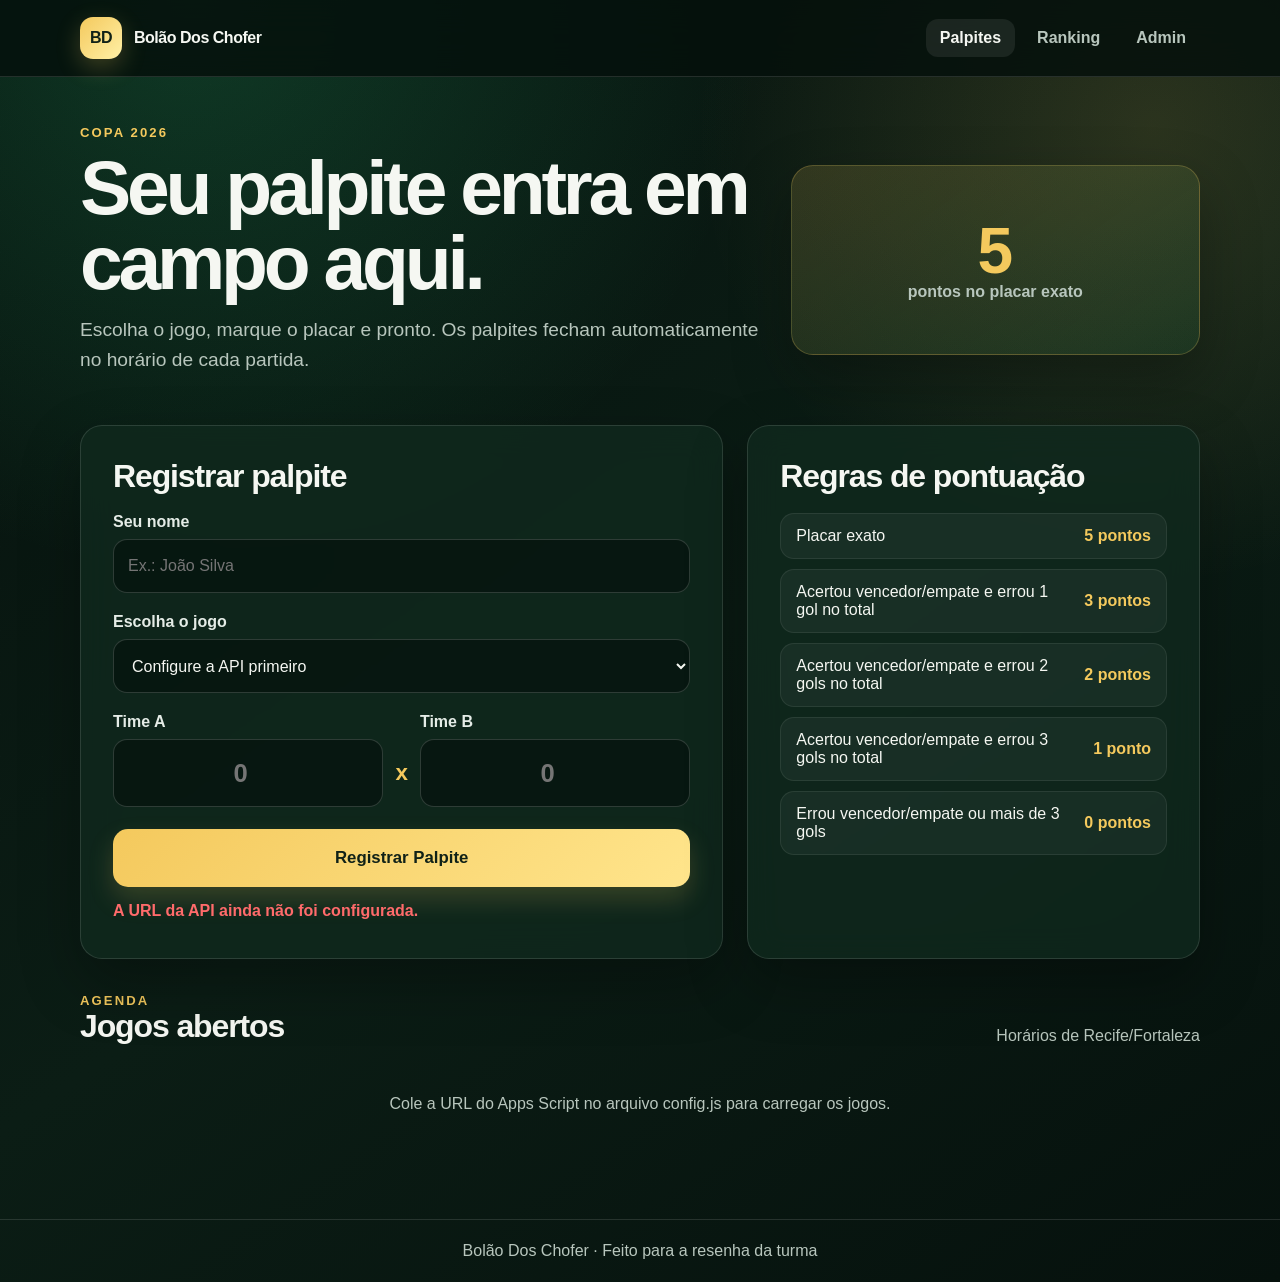
==== index.html @ 817c4852 "Cria sistema Bolão Dos Chofer" ====
<!doctype html>
<html lang="pt-BR">
<head>
  <meta charset="utf-8">
  <meta name="viewport" content="width=device-width, initial-scale=1">
  <meta name="theme-color" content="#07140f">
  <title>Bolão Dos Chofer | Palpites</title>
  <link rel="stylesheet" href="styles.css">
</head>
<body>
  <header class="site-header">
    <nav class="nav">
      <a class="brand" href="index.html"><span class="brand-mark">BD</span> Bolão Dos Chofer</a>
      <div class="nav-links">
        <a class="active" href="index.html">Palpites</a>
        <a href="ranking.html">Ranking</a>
        <a href="admin.html">Admin</a>
      </div>
    </nav>
  </header>

  <main class="container">
    <section class="hero">
      <div>
        <p class="eyebrow">Copa 2026</p>
        <h1>Seu palpite entra em campo aqui.</h1>
        <p class="lead">Escolha o jogo, marque o placar e pronto. Os palpites fecham automaticamente no horário de cada partida.</p>
      </div>
      <div class="hero-score">
        <div><strong>5</strong><span>pontos no placar exato</span></div>
      </div>
    </section>

    <div class="grid">
      <section class="card span-7">
        <h2>Registrar palpite</h2>
        <form id="guessForm" novalidate>
          <div class="form-group">
            <label for="name">Seu nome</label>
            <input id="name" name="name" type="text" maxlength="80" autocomplete="name" placeholder="Ex.: João Silva" required>
          </div>
          <div class="form-group">
            <label for="matchId">Escolha o jogo</label>
            <select id="matchId" name="matchId" required>
              <option value="">Carregando jogos...</option>
            </select>
          </div>
          <div class="score-inputs">
            <div>
              <label id="labelTeamA" for="guessA">Time A</label>
              <input id="guessA" name="guessA" type="number" min="0" max="99" step="1" inputmode="numeric" placeholder="0" required>
            </div>
            <span class="score-x">x</span>
            <div>
              <label id="labelTeamB" for="guessB">Time B</label>
              <input id="guessB" name="guessB" type="number" min="0" max="99" step="1" inputmode="numeric" placeholder="0" required>
            </div>
          </div>
          <div style="height: 22px"></div>
          <button class="button" id="submitButton" type="submit">Registrar Palpite</button>
          <p class="status-line" id="formStatus" role="status" aria-live="polite"></p>
        </form>
      </section>

      <aside class="card span-5">
        <h2>Regras de pontuação</h2>
        <div class="rules">
          <div class="rule"><span>Placar exato</span><strong>5 pontos</strong></div>
          <div class="rule"><span>Acertou vencedor/empate e errou 1 gol no total</span><strong>3 pontos</strong></div>
          <div class="rule"><span>Acertou vencedor/empate e errou 2 gols no total</span><strong>2 pontos</strong></div>
          <div class="rule"><span>Acertou vencedor/empate e errou 3 gols no total</span><strong>1 ponto</strong></div>
          <div class="rule"><span>Errou vencedor/empate ou mais de 3 gols</span><strong>0 pontos</strong></div>
        </div>
      </aside>
    </div>

    <div class="section-heading">
      <div>
        <p class="eyebrow">Agenda</p>
        <h2>Jogos abertos</h2>
      </div>
      <p class="muted">Horários de Recife/Fortaleza</p>
    </div>
    <section id="openMatches" class="match-list" aria-live="polite">
      <div class="empty-state">Carregando partidas...</div>
    </section>
  </main>

  <footer class="footer">Bolão Dos Chofer · Feito para a resenha da turma</footer>
  <script src="config.js"></script>
  <script src="app.js"></script>
</body>
</html>
---- styles.css ----
:root {
  --bg: #07140f;
  --bg-soft: #0d2118;
  --card: rgba(16, 42, 30, 0.78);
  --card-strong: rgba(13, 35, 25, 0.96);
  --line: rgba(255, 255, 255, 0.12);
  --text: #f5f7f2;
  --muted: #b8c6bd;
  --gold: #f4c95d;
  --gold-dark: #c89522;
  --green: #32d583;
  --danger: #ff6b6b;
  --shadow: 0 24px 60px rgba(0, 0, 0, 0.3);
  --radius: 22px;
}

* {
  box-sizing: border-box;
}

html {
  scroll-behavior: smooth;
}

body {
  margin: 0;
  min-height: 100vh;
  color: var(--text);
  font-family: Inter, "Segoe UI", Arial, sans-serif;
  background:
    radial-gradient(circle at 15% 0%, rgba(50, 213, 131, 0.2), transparent 34%),
    radial-gradient(circle at 90% 10%, rgba(244, 201, 93, 0.14), transparent 28%),
    linear-gradient(145deg, #06110d 0%, #0b1d15 52%, #06110d 100%);
}

body::before {
  position: fixed;
  inset: 0;
  z-index: -1;
  content: "";
  opacity: 0.18;
  background-image:
    linear-gradient(rgba(255, 255, 255, 0.04) 1px, transparent 1px),
    linear-gradient(90deg, rgba(255, 255, 255, 0.04) 1px, transparent 1px);
  background-size: 42px 42px;
}

a {
  color: inherit;
}

.site-header {
  position: sticky;
  top: 0;
  z-index: 10;
  border-bottom: 1px solid var(--line);
  background: rgba(5, 17, 12, 0.86);
  backdrop-filter: blur(18px);
}

.nav {
  width: min(1120px, calc(100% - 32px));
  min-height: 76px;
  margin: auto;
  display: flex;
  align-items: center;
  justify-content: space-between;
  gap: 20px;
}

.brand {
  display: flex;
  align-items: center;
  gap: 12px;
  text-decoration: none;
  font-weight: 900;
  letter-spacing: -0.03em;
}

.brand-mark {
  width: 42px;
  height: 42px;
  display: grid;
  place-items: center;
  color: #102117;
  border-radius: 13px;
  background: linear-gradient(135deg, var(--gold), #fff0a6);
  box-shadow: 0 8px 24px rgba(244, 201, 93, 0.24);
}

.nav-links {
  display: flex;
  gap: 8px;
}

.nav-links a {
  padding: 10px 14px;
  color: var(--muted);
  border-radius: 12px;
  text-decoration: none;
  font-weight: 700;
}

.nav-links a:hover,
.nav-links a.active {
  color: var(--text);
  background: rgba(255, 255, 255, 0.08);
}

.container {
  width: min(1120px, calc(100% - 32px));
  margin: 0 auto;
  padding: 48px 0 72px;
}

.hero {
  display: grid;
  grid-template-columns: 1.25fr 0.75fr;
  align-items: center;
  gap: 28px;
  margin-bottom: 30px;
}

.eyebrow {
  margin: 0 0 10px;
  color: var(--gold);
  font-size: 0.82rem;
  font-weight: 900;
  letter-spacing: 0.16em;
  text-transform: uppercase;
}

h1,
h2,
h3,
p {
  margin-top: 0;
}

h1 {
  max-width: 780px;
  margin-bottom: 14px;
  font-size: clamp(2.25rem, 7vw, 4.8rem);
  line-height: 0.98;
  letter-spacing: -0.055em;
}

h2 {
  margin-bottom: 18px;
  font-size: clamp(1.45rem, 4vw, 2rem);
  letter-spacing: -0.035em;
}

.lead {
  max-width: 700px;
  color: var(--muted);
  font-size: clamp(1rem, 2.5vw, 1.2rem);
  line-height: 1.6;
}

.hero-score {
  min-height: 190px;
  padding: 24px;
  display: grid;
  place-items: center;
  text-align: center;
  border: 1px solid rgba(244, 201, 93, 0.24);
  border-radius: var(--radius);
  background: linear-gradient(145deg, rgba(244, 201, 93, 0.15), rgba(50, 213, 131, 0.08));
  box-shadow: var(--shadow);
}

.hero-score strong {
  display: block;
  color: var(--gold);
  font-size: 4rem;
  line-height: 1;
}

.hero-score span {
  color: var(--muted);
  font-weight: 700;
}

.grid {
  display: grid;
  grid-template-columns: repeat(12, 1fr);
  gap: 24px;
}

.span-7 {
  grid-column: span 7;
}

.span-5 {
  grid-column: span 5;
}

.card {
  padding: clamp(20px, 4vw, 32px);
  border: 1px solid var(--line);
  border-radius: var(--radius);
  background: var(--card);
  box-shadow: var(--shadow);
  backdrop-filter: blur(16px);
}

.form-group {
  margin-bottom: 20px;
}

label {
  display: block;
  margin-bottom: 8px;
  color: #e5ece7;
  font-weight: 800;
}

input,
select {
  width: 100%;
  min-height: 54px;
  padding: 12px 14px;
  color: var(--text);
  border: 1px solid rgba(255, 255, 255, 0.16);
  border-radius: 14px;
  outline: none;
  background: rgba(3, 13, 9, 0.56);
  font: inherit;
  font-size: 1rem;
}

select option {
  color: #111;
}

input:focus,
select:focus {
  border-color: var(--gold);
  box-shadow: 0 0 0 4px rgba(244, 201, 93, 0.12);
}

.score-inputs {
  display: grid;
  grid-template-columns: 1fr auto 1fr;
  align-items: end;
  gap: 12px;
}

.score-inputs input {
  min-height: 68px;
  text-align: center;
  font-size: 1.6rem;
  font-weight: 900;
}

.score-x {
  padding-bottom: 21px;
  color: var(--gold);
  font-size: 1.4rem;
  font-weight: 900;
}

.button {
  width: 100%;
  min-height: 58px;
  padding: 14px 20px;
  border: 0;
  border-radius: 15px;
  color: #102117;
  cursor: pointer;
  background: linear-gradient(135deg, var(--gold), #ffe58c);
  box-shadow: 0 12px 26px rgba(244, 201, 93, 0.18);
  font: inherit;
  font-size: 1.05rem;
  font-weight: 900;
}

.button:hover {
  filter: brightness(1.06);
  transform: translateY(-1px);
}

.button:disabled {
  cursor: wait;
  filter: grayscale(0.4);
  opacity: 0.65;
  transform: none;
}

.button.secondary {
  color: var(--text);
  background: rgba(255, 255, 255, 0.1);
  box-shadow: none;
}

.rules {
  display: grid;
  gap: 10px;
}

.rule {
  padding: 13px 15px;
  display: flex;
  align-items: center;
  justify-content: space-between;
  gap: 12px;
  border: 1px solid rgba(255, 255, 255, 0.08);
  border-radius: 14px;
  background: rgba(255, 255, 255, 0.045);
}

.rule strong {
  min-width: 76px;
  color: var(--gold);
  text-align: right;
}

.match-list {
  display: grid;
  gap: 12px;
}

.match-card {
  padding: 16px;
  border: 1px solid var(--line);
  border-radius: 16px;
  background: rgba(255, 255, 255, 0.045);
}

.match-card .phase {
  color: var(--gold);
  font-size: 0.78rem;
  font-weight: 900;
  letter-spacing: 0.09em;
  text-transform: uppercase;
}

.teams {
  margin: 8px 0;
  display: flex;
  align-items: center;
  justify-content: space-between;
  gap: 12px;
  font-size: 1.05rem;
  font-weight: 900;
}

.teams span:nth-child(2) {
  color: var(--muted);
  font-size: 0.86rem;
}

.match-time,
.muted,
.status-line {
  color: var(--muted);
}

.status-line {
  min-height: 24px;
  margin: 15px 0 0;
  font-weight: 700;
}

.status-line.success {
  color: var(--green);
}

.status-line.error {
  color: var(--danger);
}

.section-heading {
  margin: 34px 0 16px;
  display: flex;
  align-items: end;
  justify-content: space-between;
  gap: 16px;
}

.section-heading h2,
.section-heading p {
  margin-bottom: 0;
}

.table-wrap {
  overflow-x: auto;
  border: 1px solid var(--line);
  border-radius: 18px;
  background: var(--card-strong);
  box-shadow: var(--shadow);
}

table {
  width: 100%;
  border-collapse: collapse;
  min-width: 720px;
}

th,
td {
  padding: 15px 16px;
  border-bottom: 1px solid var(--line);
  text-align: left;
}

th {
  color: var(--gold);
  background: rgba(255, 255, 255, 0.04);
  font-size: 0.78rem;
  letter-spacing: 0.06em;
  text-transform: uppercase;
}

tbody tr:last-child td {
  border-bottom: 0;
}

tbody tr:hover {
  background: rgba(255, 255, 255, 0.035);
}

.position {
  color: var(--gold);
  font-size: 1.15rem;
  font-weight: 900;
}

.pill {
  display: inline-block;
  padding: 6px 9px;
  border-radius: 999px;
  color: var(--green);
  background: rgba(50, 213, 131, 0.1);
  font-size: 0.8rem;
  font-weight: 800;
}

.pill.waiting {
  color: var(--gold);
  background: rgba(244, 201, 93, 0.1);
}

.empty-state {
  padding: 34px 20px;
  color: var(--muted);
  text-align: center;
}

.admin-grid {
  display: grid;
  grid-template-columns: repeat(2, minmax(0, 1fr));
  gap: 24px;
}

.pin-card {
  max-width: 620px;
  margin-bottom: 24px;
}

.footer {
  padding: 22px 16px;
  color: var(--muted);
  border-top: 1px solid var(--line);
  text-align: center;
}

@media (max-width: 820px) {
  .hero {
    grid-template-columns: 1fr;
  }

  .hero-score {
    min-height: 140px;
  }

  .span-7,
  .span-5 {
    grid-column: 1 / -1;
  }

  .admin-grid {
    grid-template-columns: 1fr;
  }
}

@media (max-width: 600px) {
  .nav {
    width: min(100% - 20px, 1120px);
    min-height: auto;
    padding: 12px 0;
    align-items: flex-start;
    flex-direction: column;
  }

  .nav-links {
    width: 100%;
    overflow-x: auto;
  }

  .nav-links a {
    white-space: nowrap;
  }

  .container {
    width: min(100% - 20px, 1120px);
    padding-top: 32px;
  }

  .card {
    border-radius: 18px;
  }

  .section-heading {
    align-items: flex-start;
    flex-direction: column;
  }
}
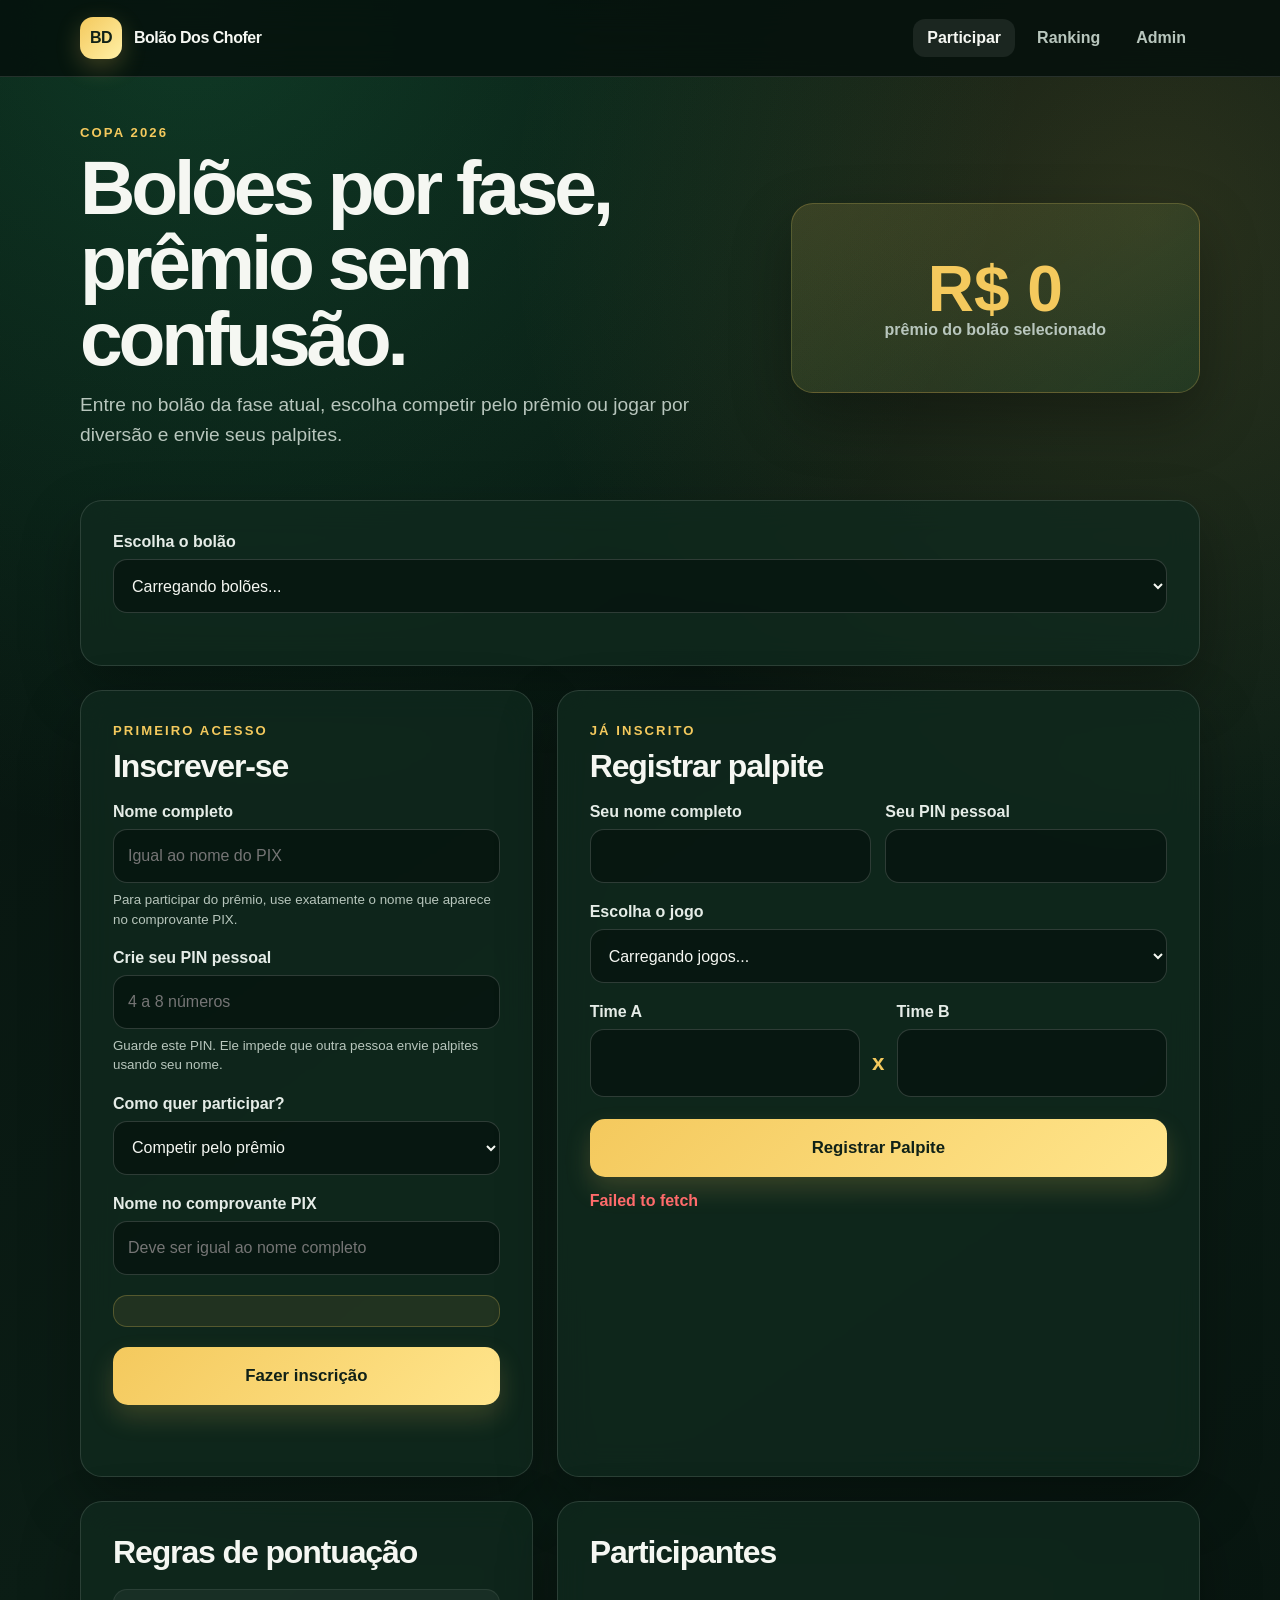
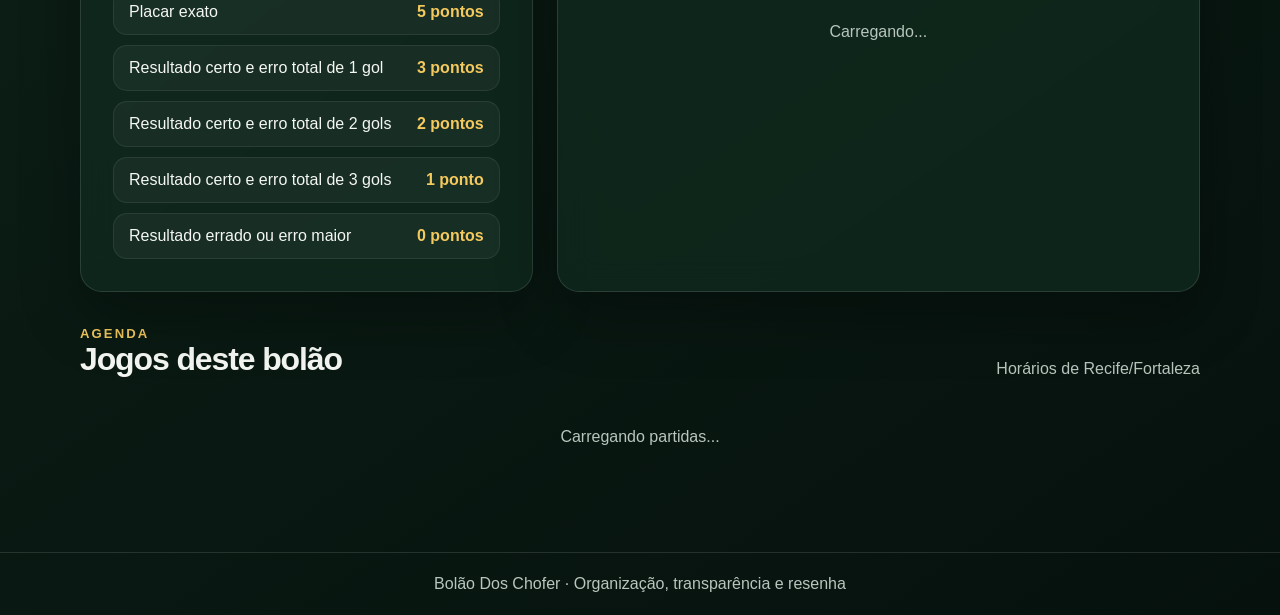
==== commit 6ee090de: "Adiciona boloes por fase e controle de pagamentos" ====
--- a/index.html
+++ b/index.html
@@ -4,7 +4,7 @@
   <meta charset="utf-8">
   <meta name="viewport" content="width=device-width, initial-scale=1">
   <meta name="theme-color" content="#07140f">
-  <title>Bolão Dos Chofer | Palpites</title>
+  <title>Bolão Dos Chofer | Inscrição e palpites</title>
   <link rel="stylesheet" href="styles.css">
 </head>
 <body>
@@ -12,7 +12,7 @@
     <nav class="nav">
       <a class="brand" href="index.html"><span class="brand-mark">BD</span> Bolão Dos Chofer</a>
       <div class="nav-links">
-        <a class="active" href="index.html">Palpites</a>
+        <a class="active" href="index.html">Participar</a>
         <a href="ranking.html">Ranking</a>
         <a href="admin.html">Admin</a>
       </div>
@@ -23,70 +23,104 @@
     <section class="hero">
       <div>
         <p class="eyebrow">Copa 2026</p>
-        <h1>Seu palpite entra em campo aqui.</h1>
-        <p class="lead">Escolha o jogo, marque o placar e pronto. Os palpites fecham automaticamente no horário de cada partida.</p>
+        <h1>Bolões por fase, prêmio sem confusão.</h1>
+        <p class="lead">Entre no bolão da fase atual, escolha competir pelo prêmio ou jogar por diversão e envie seus palpites.</p>
       </div>
-      <div class="hero-score">
-        <div><strong>5</strong><span>pontos no placar exato</span></div>
-      </div>
+      <div class="hero-score"><div><strong id="heroPrize">R$ 0</strong><span>prêmio do bolão selecionado</span></div></div>
     </section>
 
-    <div class="grid">
+    <section class="card pool-selector">
+      <div class="form-group">
+        <label for="poolId">Escolha o bolão</label>
+        <select id="poolId"><option value="">Carregando bolões...</option></select>
+      </div>
+      <div id="poolSummary" class="pool-summary"></div>
+    </section>
+
+    <div class="grid section-gap">
+      <section class="card span-5">
+        <p class="eyebrow">Primeiro acesso</p>
+        <h2>Inscrever-se</h2>
+        <form id="registrationForm" novalidate>
+          <div class="form-group">
+            <label for="registrationName">Nome completo</label>
+            <input id="registrationName" maxlength="100" autocomplete="name" placeholder="Igual ao nome do PIX" required>
+            <small>Para participar do prêmio, use exatamente o nome que aparece no comprovante PIX.</small>
+          </div>
+          <div class="form-group">
+            <label for="registrationPin">Crie seu PIN pessoal</label>
+            <input id="registrationPin" type="password" inputmode="numeric" minlength="4" maxlength="8" placeholder="4 a 8 números" required>
+            <small>Guarde este PIN. Ele impede que outra pessoa envie palpites usando seu nome.</small>
+          </div>
+          <div class="form-group">
+            <label for="mode">Como quer participar?</label>
+            <select id="mode">
+              <option value="PAGO">Competir pelo prêmio</option>
+              <option value="DIVERSAO">Só por diversão</option>
+            </select>
+          </div>
+          <div class="form-group" id="pixNameGroup">
+            <label for="pixName">Nome no comprovante PIX</label>
+            <input id="pixName" maxlength="100" placeholder="Deve ser igual ao nome completo">
+          </div>
+          <div id="pixInstructions" class="notice"></div>
+          <button class="button" id="registerButton" type="submit">Fazer inscrição</button>
+          <p class="status-line" id="registrationStatus" role="status"></p>
+        </form>
+      </section>
+
       <section class="card span-7">
+        <p class="eyebrow">Já inscrito</p>
         <h2>Registrar palpite</h2>
         <form id="guessForm" novalidate>
-          <div class="form-group">
-            <label for="name">Seu nome</label>
-            <input id="name" name="name" type="text" maxlength="80" autocomplete="name" placeholder="Ex.: João Silva" required>
+          <div class="two-fields">
+            <div class="form-group">
+              <label for="name">Seu nome completo</label>
+              <input id="name" maxlength="100" autocomplete="name" required>
+            </div>
+            <div class="form-group">
+              <label for="participantPin">Seu PIN pessoal</label>
+              <input id="participantPin" type="password" inputmode="numeric" minlength="4" maxlength="8" required>
+            </div>
           </div>
           <div class="form-group">
             <label for="matchId">Escolha o jogo</label>
-            <select id="matchId" name="matchId" required>
-              <option value="">Carregando jogos...</option>
-            </select>
+            <select id="matchId" required><option value="">Carregando jogos...</option></select>
           </div>
           <div class="score-inputs">
-            <div>
-              <label id="labelTeamA" for="guessA">Time A</label>
-              <input id="guessA" name="guessA" type="number" min="0" max="99" step="1" inputmode="numeric" placeholder="0" required>
-            </div>
+            <div><label id="labelTeamA" for="guessA">Time A</label><input id="guessA" type="number" min="0" max="99" step="1" inputmode="numeric" required></div>
             <span class="score-x">x</span>
-            <div>
-              <label id="labelTeamB" for="guessB">Time B</label>
-              <input id="guessB" name="guessB" type="number" min="0" max="99" step="1" inputmode="numeric" placeholder="0" required>
-            </div>
+            <div><label id="labelTeamB" for="guessB">Time B</label><input id="guessB" type="number" min="0" max="99" step="1" inputmode="numeric" required></div>
           </div>
-          <div style="height: 22px"></div>
+          <div class="spacer"></div>
           <button class="button" id="submitButton" type="submit">Registrar Palpite</button>
-          <p class="status-line" id="formStatus" role="status" aria-live="polite"></p>
+          <p class="status-line" id="formStatus" role="status"></p>
         </form>
       </section>
+    </div>
 
+    <div class="grid section-gap">
       <aside class="card span-5">
         <h2>Regras de pontuação</h2>
         <div class="rules">
           <div class="rule"><span>Placar exato</span><strong>5 pontos</strong></div>
-          <div class="rule"><span>Acertou vencedor/empate e errou 1 gol no total</span><strong>3 pontos</strong></div>
-          <div class="rule"><span>Acertou vencedor/empate e errou 2 gols no total</span><strong>2 pontos</strong></div>
-          <div class="rule"><span>Acertou vencedor/empate e errou 3 gols no total</span><strong>1 ponto</strong></div>
-          <div class="rule"><span>Errou vencedor/empate ou mais de 3 gols</span><strong>0 pontos</strong></div>
+          <div class="rule"><span>Resultado certo e erro total de 1 gol</span><strong>3 pontos</strong></div>
+          <div class="rule"><span>Resultado certo e erro total de 2 gols</span><strong>2 pontos</strong></div>
+          <div class="rule"><span>Resultado certo e erro total de 3 gols</span><strong>1 ponto</strong></div>
+          <div class="rule"><span>Resultado errado ou erro maior</span><strong>0 pontos</strong></div>
         </div>
       </aside>
+      <section class="card span-7">
+        <h2>Participantes</h2>
+        <div id="participantList" class="participant-list"><div class="empty-state">Carregando...</div></div>
+      </section>
     </div>
 
-    <div class="section-heading">
-      <div>
-        <p class="eyebrow">Agenda</p>
-        <h2>Jogos abertos</h2>
-      </div>
-      <p class="muted">Horários de Recife/Fortaleza</p>
-    </div>
-    <section id="openMatches" class="match-list" aria-live="polite">
-      <div class="empty-state">Carregando partidas...</div>
-    </section>
+    <div class="section-heading"><div><p class="eyebrow">Agenda</p><h2>Jogos deste bolão</h2></div><p class="muted">Horários de Recife/Fortaleza</p></div>
+    <section id="openMatches" class="match-list"><div class="empty-state">Carregando partidas...</div></section>
   </main>
 
-  <footer class="footer">Bolão Dos Chofer · Feito para a resenha da turma</footer>
+  <footer class="footer">Bolão Dos Chofer · Organização, transparência e resenha</footer>
   <script src="config.js"></script>
   <script src="app.js"></script>
 </body>
--- a/styles.css
+++ b/styles.css
@@ -209,6 +209,14 @@
   margin-bottom: 20px;
 }
 
+.form-group small,
+.participant-row small {
+  display: block;
+  margin-top: 7px;
+  color: var(--muted);
+  line-height: 1.45;
+}
+
 label {
   display: block;
   margin-bottom: 8px;
@@ -294,6 +302,117 @@
   box-shadow: none;
 }
 
+.section-gap {
+  margin-top: 24px;
+}
+
+.spacer {
+  height: 22px;
+}
+
+.two-fields {
+  display: grid;
+  grid-template-columns: repeat(2, minmax(0, 1fr));
+  gap: 14px;
+}
+
+.pool-selector {
+  margin-bottom: 24px;
+}
+
+.pool-summary {
+  display: grid;
+  grid-template-columns: repeat(4, minmax(0, 1fr));
+  gap: 12px;
+}
+
+.pool-summary div {
+  padding: 14px;
+  border: 1px solid var(--line);
+  border-radius: 14px;
+  background: rgba(255, 255, 255, 0.045);
+}
+
+.pool-summary span,
+.pool-summary strong {
+  display: block;
+}
+
+.pool-summary span {
+  margin-bottom: 5px;
+  color: var(--muted);
+  font-size: 0.82rem;
+}
+
+.pool-summary strong {
+  color: var(--gold);
+}
+
+.notice {
+  margin-bottom: 20px;
+  padding: 15px;
+  color: var(--text);
+  border: 1px solid rgba(244, 201, 93, 0.25);
+  border-radius: 14px;
+  background: rgba(244, 201, 93, 0.08);
+  line-height: 1.55;
+}
+
+.participant-list {
+  display: grid;
+  gap: 10px;
+}
+
+.participant-row {
+  min-height: 54px;
+  padding: 12px 14px;
+  display: flex;
+  align-items: center;
+  justify-content: space-between;
+  gap: 14px;
+  border: 1px solid var(--line);
+  border-radius: 14px;
+  background: rgba(255, 255, 255, 0.04);
+}
+
+.pill.neutral {
+  color: #d7dde8;
+  background: rgba(215, 221, 232, 0.1);
+}
+
+.pill.danger {
+  color: var(--danger);
+  background: rgba(255, 107, 107, 0.1);
+}
+
+.mini-button {
+  min-height: 38px;
+  padding: 8px 12px;
+  color: var(--text);
+  border: 1px solid var(--line);
+  border-radius: 10px;
+  cursor: pointer;
+  background: rgba(255, 255, 255, 0.08);
+  font-weight: 800;
+}
+
+.mini-button.confirm {
+  color: var(--green);
+}
+
+.mini-button.reject {
+  color: var(--danger);
+}
+
+.action-row {
+  display: flex;
+  gap: 7px;
+}
+
+.disabled-form {
+  opacity: 0.7;
+}
+
 .rules {
   display: grid;
   gap: 10px;
@@ -483,6 +602,10 @@
   .admin-grid {
     grid-template-columns: 1fr;
   }
+
+  .pool-summary {
+    grid-template-columns: repeat(2, minmax(0, 1fr));
+  }
 }
 
 @media (max-width: 600px) {
@@ -516,4 +639,14 @@
     align-items: flex-start;
     flex-direction: column;
   }
-}
+
+  .two-fields,
+  .pool-summary {
+    grid-template-columns: 1fr;
+  }
+
+  .participant-row {
+    align-items: flex-start;
+    flex-direction: column;
+  }
+}
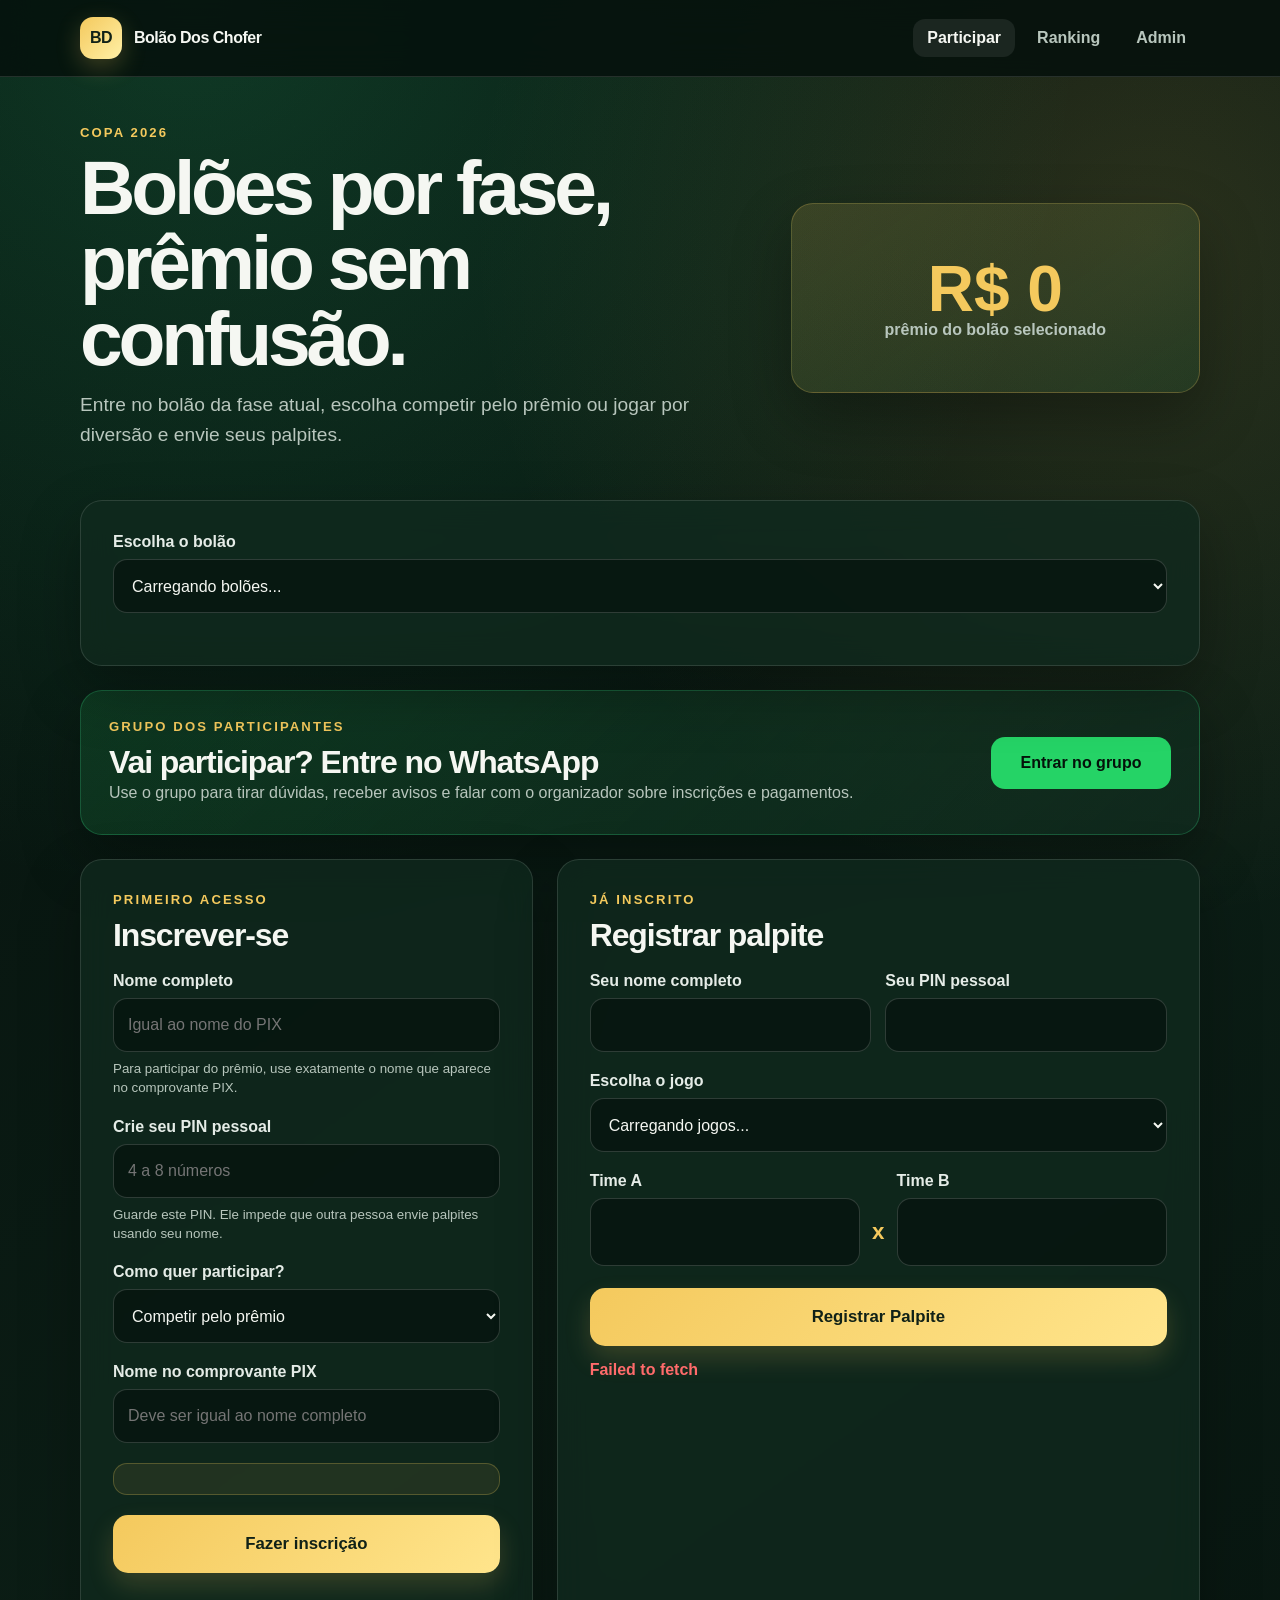
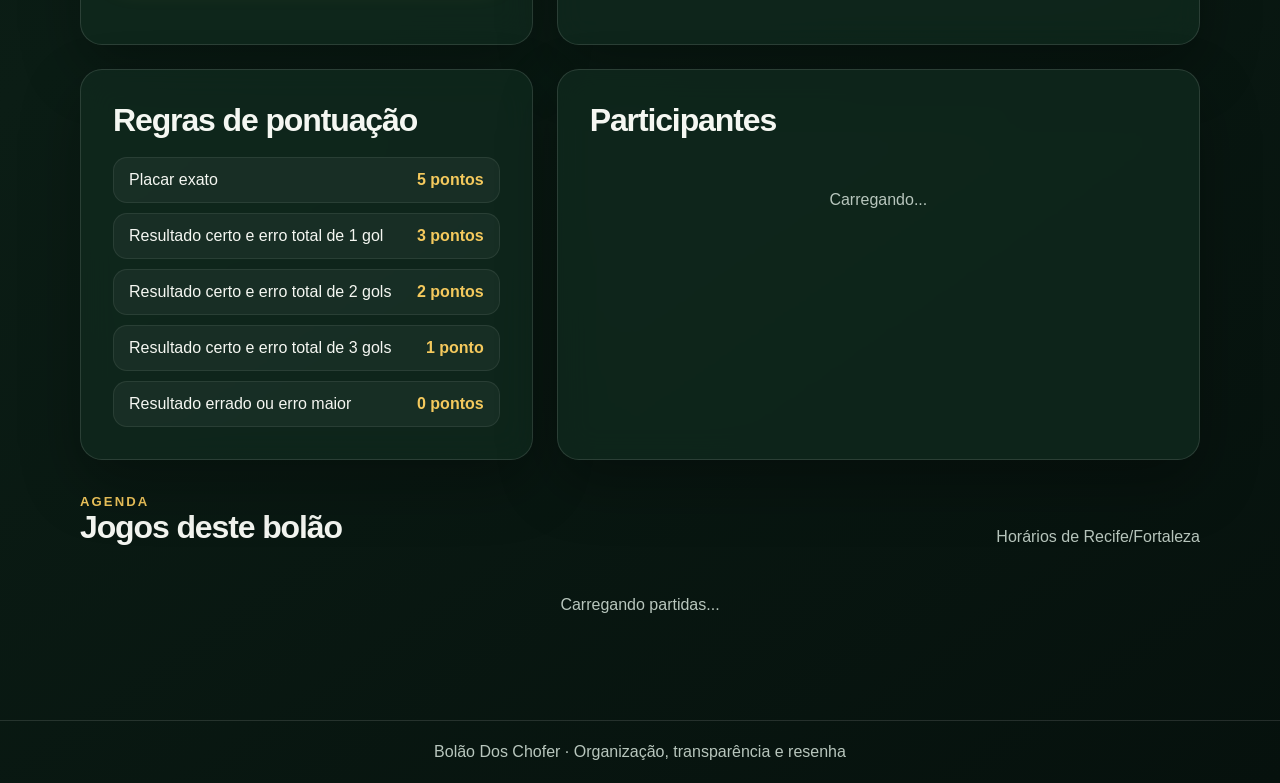
==== commit d16c25ec: "Adiciona convite para o grupo do WhatsApp" ====
--- a/index.html
+++ b/index.html
@@ -36,6 +36,15 @@
       </div>
       <div id="poolSummary" class="pool-summary"></div>
     </section>
+
+    <aside class="whatsapp-card">
+      <div>
+        <p class="eyebrow">Grupo dos participantes</p>
+        <h2>Vai participar? Entre no WhatsApp</h2>
+        <p>Use o grupo para tirar dúvidas, receber avisos e falar com o organizador sobre inscrições e pagamentos.</p>
+      </div>
+      <a class="whatsapp-button" href="https://chat.whatsapp.com/BNcljh368CS6zEMuDwRXKo" target="_blank" rel="noopener noreferrer">Entrar no grupo</a>
+    </aside>
 
     <div class="grid section-gap">
       <section class="card span-5">
--- a/styles.css
+++ b/styles.css
@@ -320,6 +320,49 @@
   margin-bottom: 24px;
 }
 
+.whatsapp-card {
+  margin-bottom: 24px;
+  padding: clamp(20px, 4vw, 28px);
+  display: flex;
+  align-items: center;
+  justify-content: space-between;
+  gap: 24px;
+  border: 1px solid rgba(50, 213, 131, 0.28);
+  border-radius: var(--radius);
+  background: linear-gradient(135deg, rgba(37, 211, 102, 0.14), rgba(16, 42, 30, 0.82));
+  box-shadow: var(--shadow);
+}
+
+.whatsapp-card h2,
+.whatsapp-card p:last-child {
+  margin-bottom: 0;
+}
+
+.whatsapp-card p:last-child {
+  color: var(--muted);
+  line-height: 1.55;
+}
+
+.whatsapp-button {
+  min-width: 180px;
+  min-height: 52px;
+  padding: 14px 18px;
+  display: inline-flex;
+  align-items: center;
+  justify-content: center;
+  color: #04120a;
+  border-radius: 14px;
+  background: #25d366;
+  text-align: center;
+  text-decoration: none;
+  font-weight: 900;
+}
+
+.whatsapp-button:hover {
+  filter: brightness(1.08);
+  transform: translateY(-1px);
+}
+
 .pool-summary {
   display: grid;
   grid-template-columns: repeat(4, minmax(0, 1fr));
@@ -649,4 +692,13 @@
     align-items: flex-start;
     flex-direction: column;
   }
-}
+
+  .whatsapp-card {
+    align-items: stretch;
+    flex-direction: column;
+  }
+
+  .whatsapp-button {
+    width: 100%;
+  }
+}
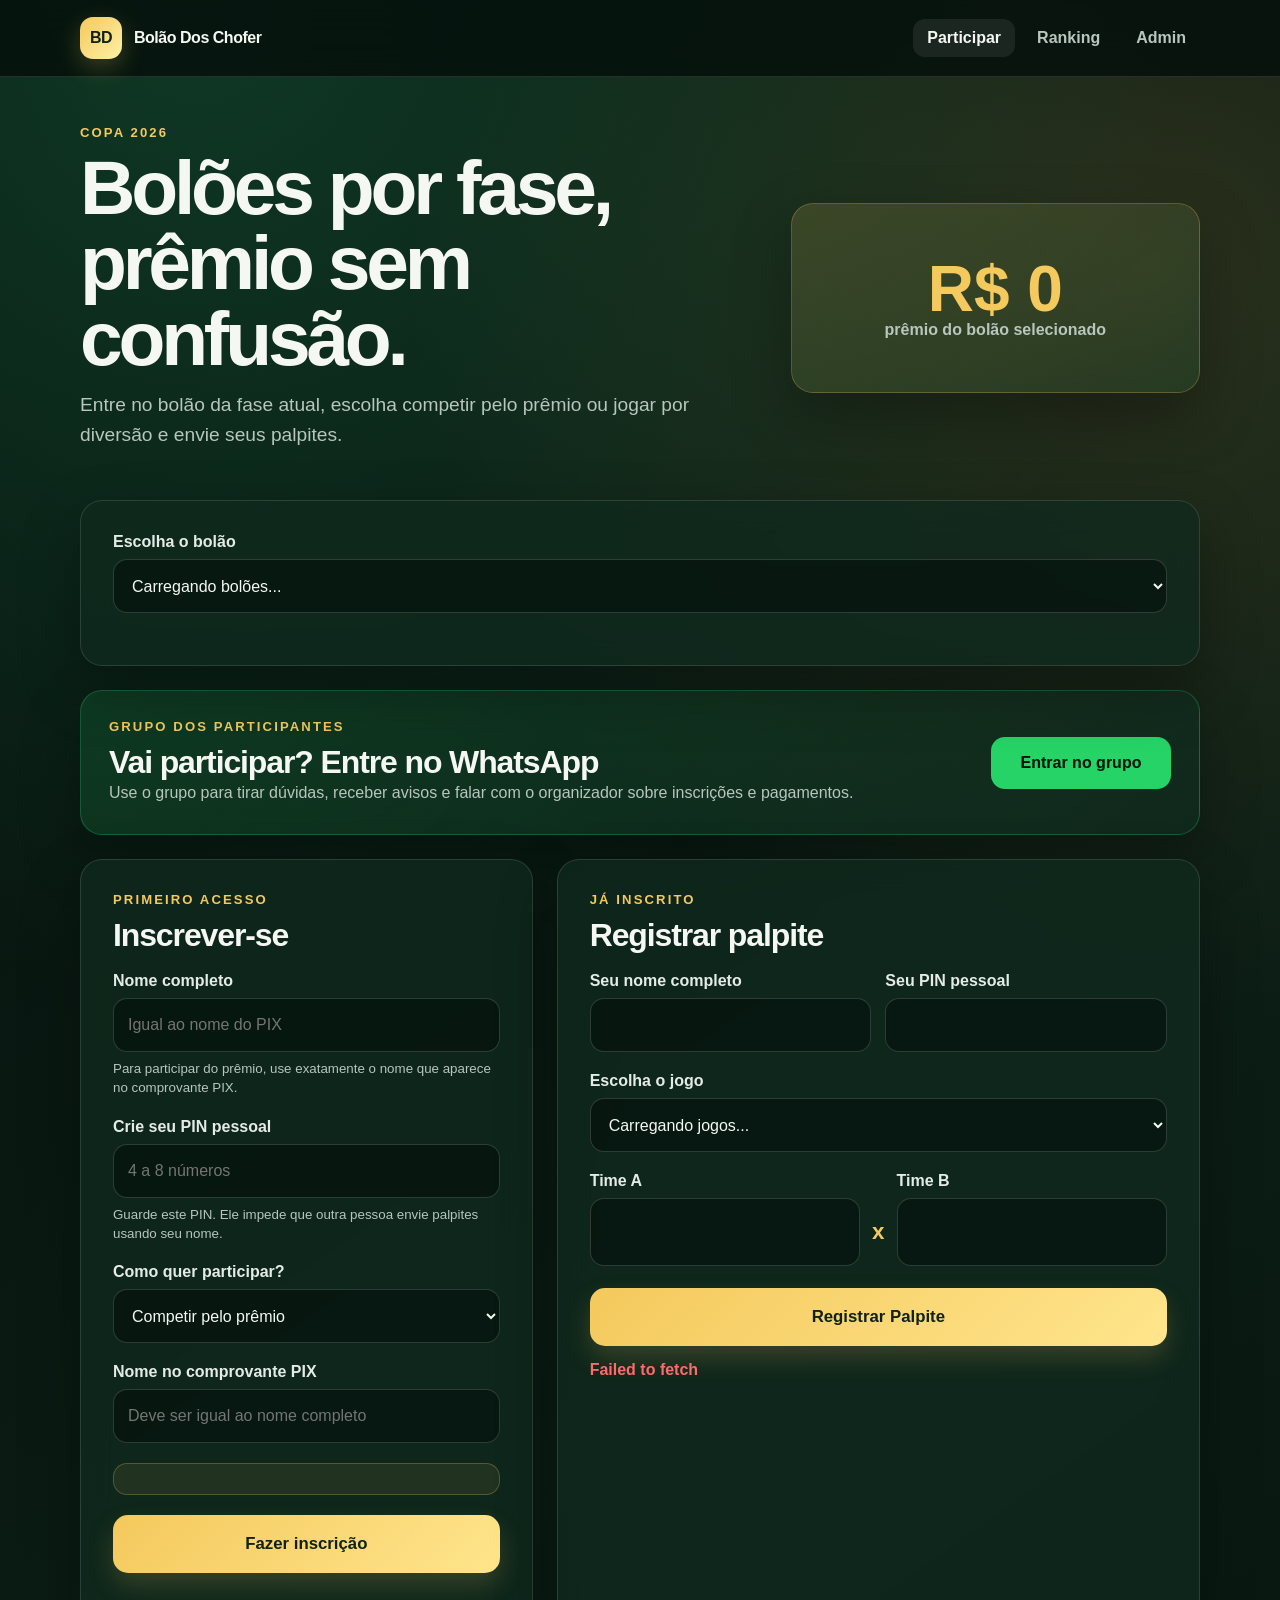
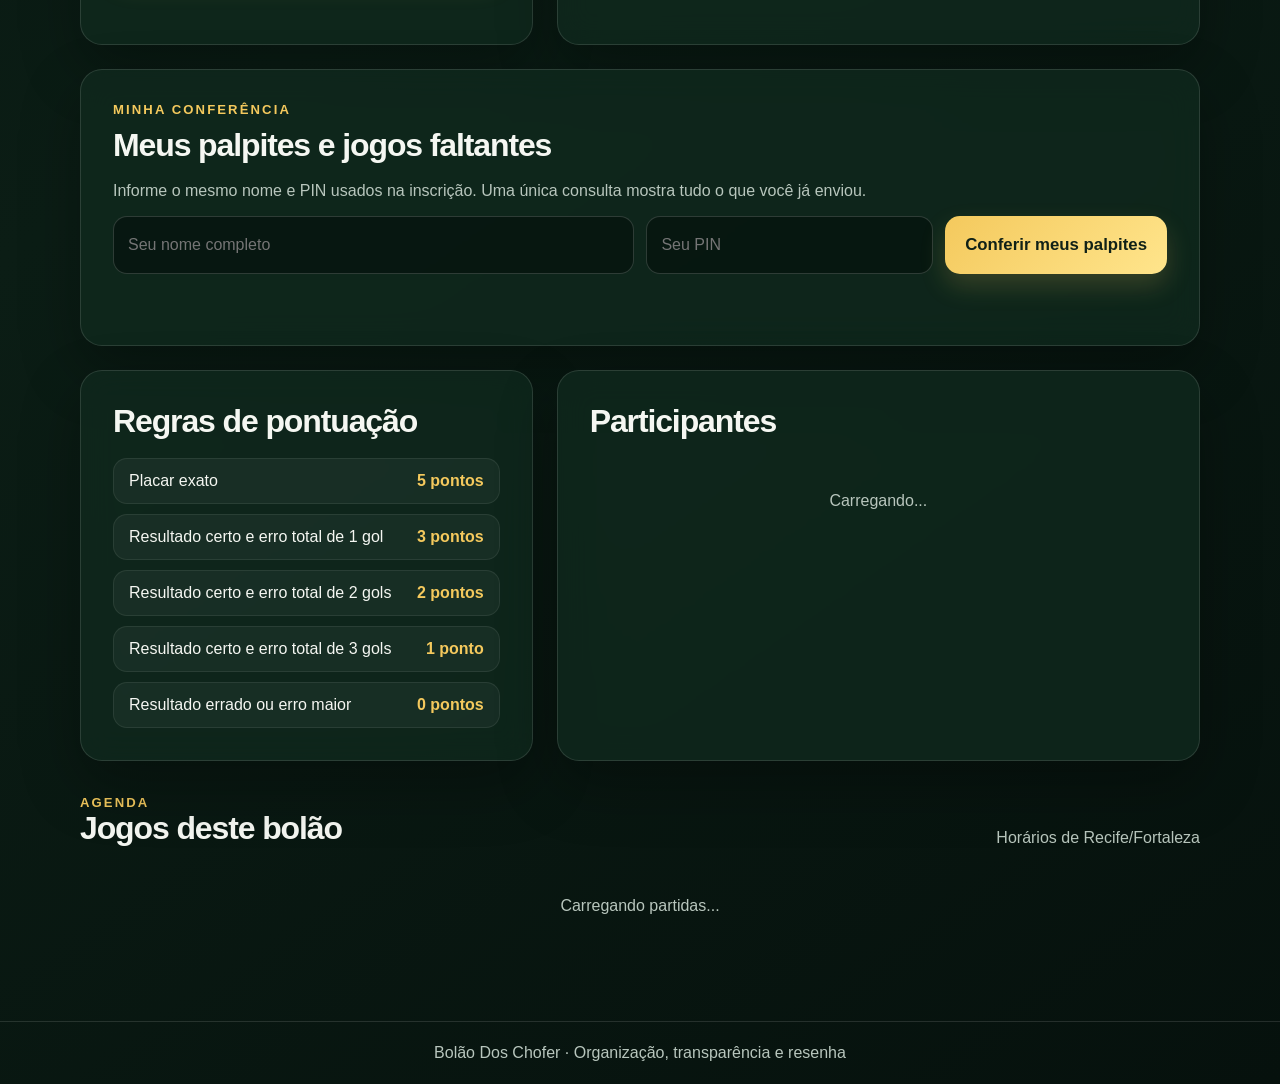
==== commit 9a7f5dd9: "Adiciona edicao filtros e conferencia de palpites" ====
--- a/index.html
+++ b/index.html
@@ -108,6 +108,20 @@
       </section>
     </div>
 
+    <section class="card section-gap">
+      <p class="eyebrow">Minha conferência</p>
+      <h2>Meus palpites e jogos faltantes</h2>
+      <p class="muted">Informe o mesmo nome e PIN usados na inscrição. Uma única consulta mostra tudo o que você já enviou.</p>
+      <form id="dashboardForm" class="inline-form">
+        <input id="dashboardName" maxlength="100" placeholder="Seu nome completo" required>
+        <input id="dashboardPin" type="password" inputmode="numeric" minlength="4" maxlength="8" placeholder="Seu PIN" required>
+        <button class="button" id="dashboardButton" type="submit">Conferir meus palpites</button>
+      </form>
+      <p class="status-line" id="dashboardStatus"></p>
+      <div id="dashboardSummary"></div>
+      <div id="myGuesses" class="match-list"></div>
+    </section>
+
     <div class="grid section-gap">
       <aside class="card span-5">
         <h2>Regras de pontuação</h2>
--- a/styles.css
+++ b/styles.css
@@ -401,6 +401,11 @@
   line-height: 1.55;
 }
 
+.compact-notice {
+  padding: 12px 14px;
+  font-size: 0.9rem;
+}
+
 .participant-list {
   display: grid;
   gap: 10px;
@@ -452,6 +457,69 @@
   gap: 7px;
 }
 
+.form-cancel {
+  margin-top: 10px;
+}
+
+.match-card-footer,
+.guess-status {
+  display: flex;
+  align-items: center;
+  justify-content: space-between;
+  gap: 12px;
+}
+
+.inline-form {
+  display: grid;
+  grid-template-columns: 1fr 0.55fr auto;
+  gap: 12px;
+}
+
+.inline-form .button {
+  width: auto;
+}
+
+.progress-summary {
+  margin: 16px 0;
+  padding: 16px;
+  display: flex;
+  align-items: center;
+  gap: 12px;
+  border: 1px solid var(--line);
+  border-radius: 14px;
+  background: rgba(255, 255, 255, 0.04);
+}
+
+.progress-summary strong {
+  color: var(--gold);
+  font-size: 1.45rem;
+}
+
+.completed-match {
+  border-color: rgba(50, 213, 131, 0.25);
+}
+
+.missing-match {
+  border-color: rgba(244, 201, 93, 0.25);
+}
+
+.compact-teams {
+  min-width: 280px;
+  margin-top: 0;
+}
+
+.filter-bar {
+  margin-bottom: 14px;
+  display: flex;
+  align-items: center;
+  gap: 12px;
+}
+
+.filter-bar label {
+  min-width: max-content;
+  margin: 0;
+}
+
 .disabled-form {
   opacity: 0.7;
 }
@@ -693,6 +761,25 @@
     flex-direction: column;
   }
 
+  .inline-form {
+    grid-template-columns: 1fr;
+  }
+
+  .inline-form .button {
+    width: 100%;
+  }
+
+  .match-card-footer,
+  .guess-status,
+  .filter-bar {
+    align-items: stretch;
+    flex-direction: column;
+  }
+
+  .compact-teams {
+    min-width: 0;
+  }
+
   .whatsapp-card {
     align-items: stretch;
     flex-direction: column;
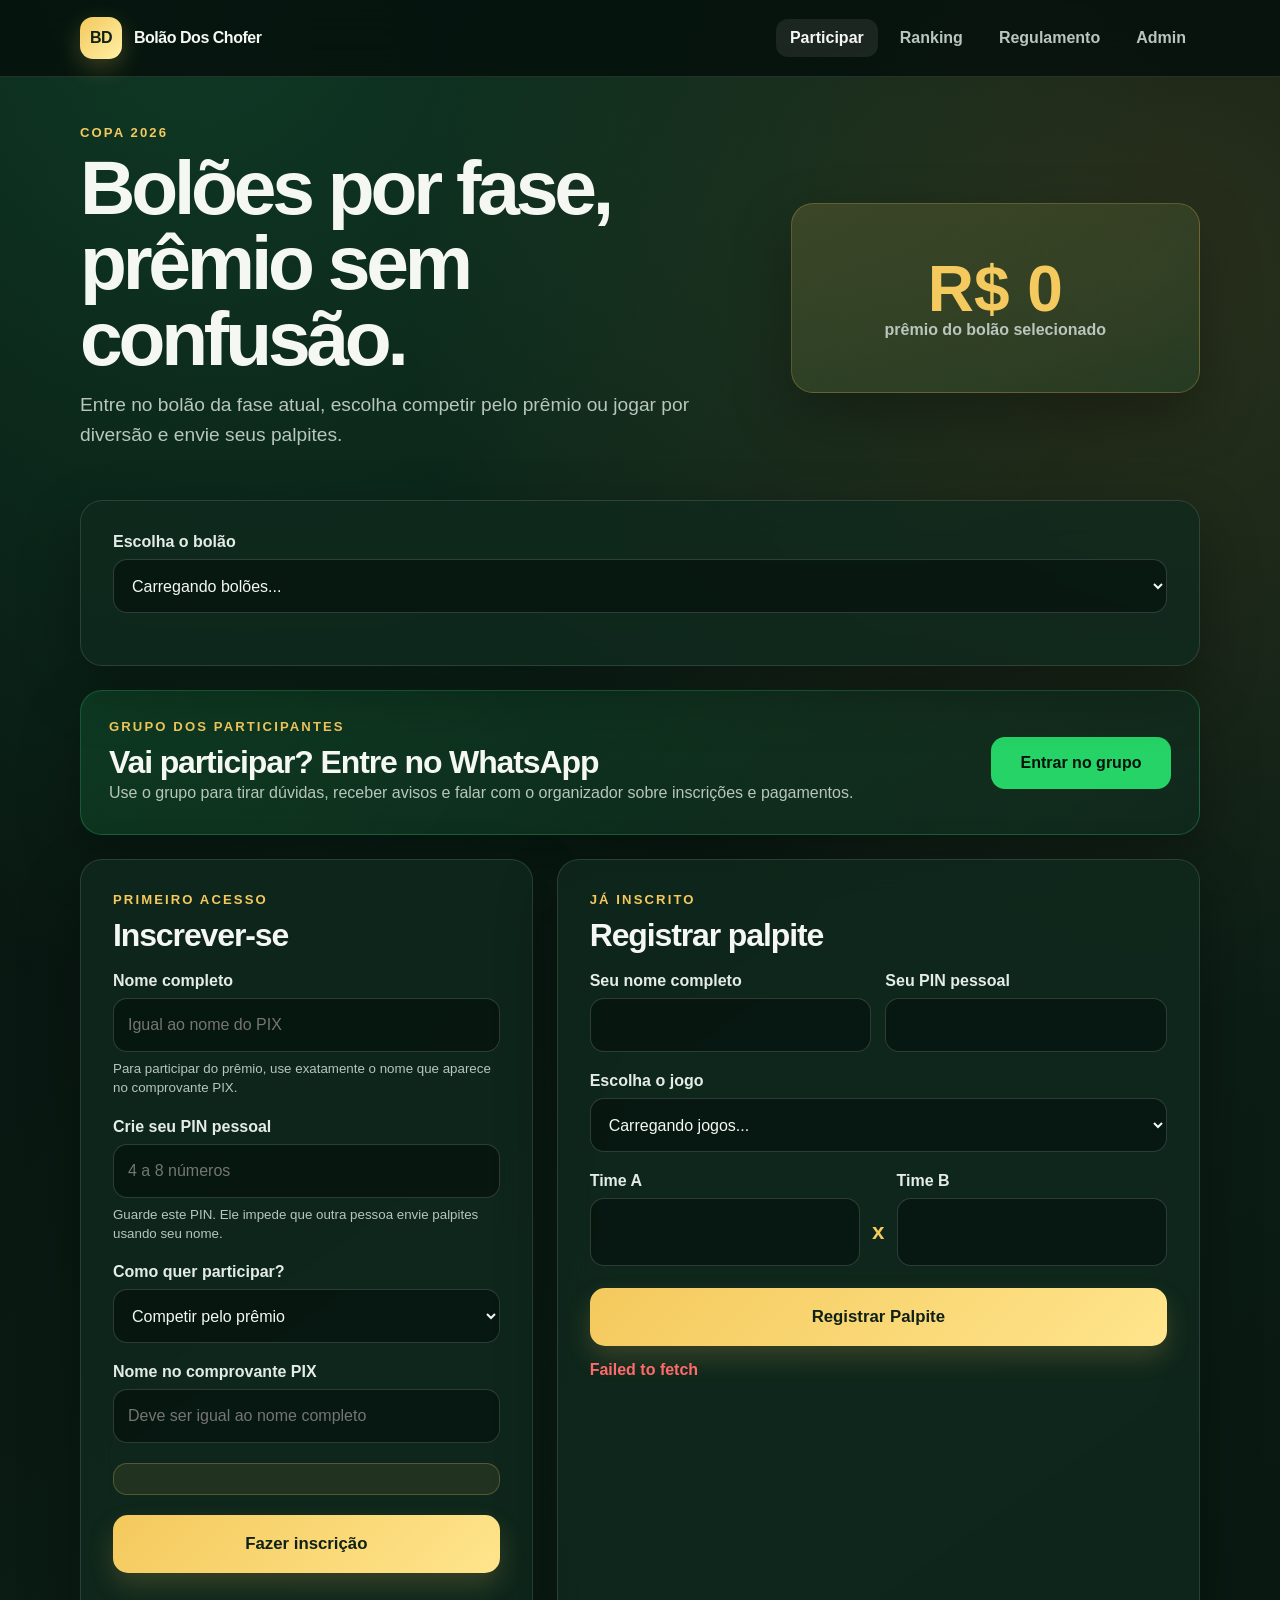
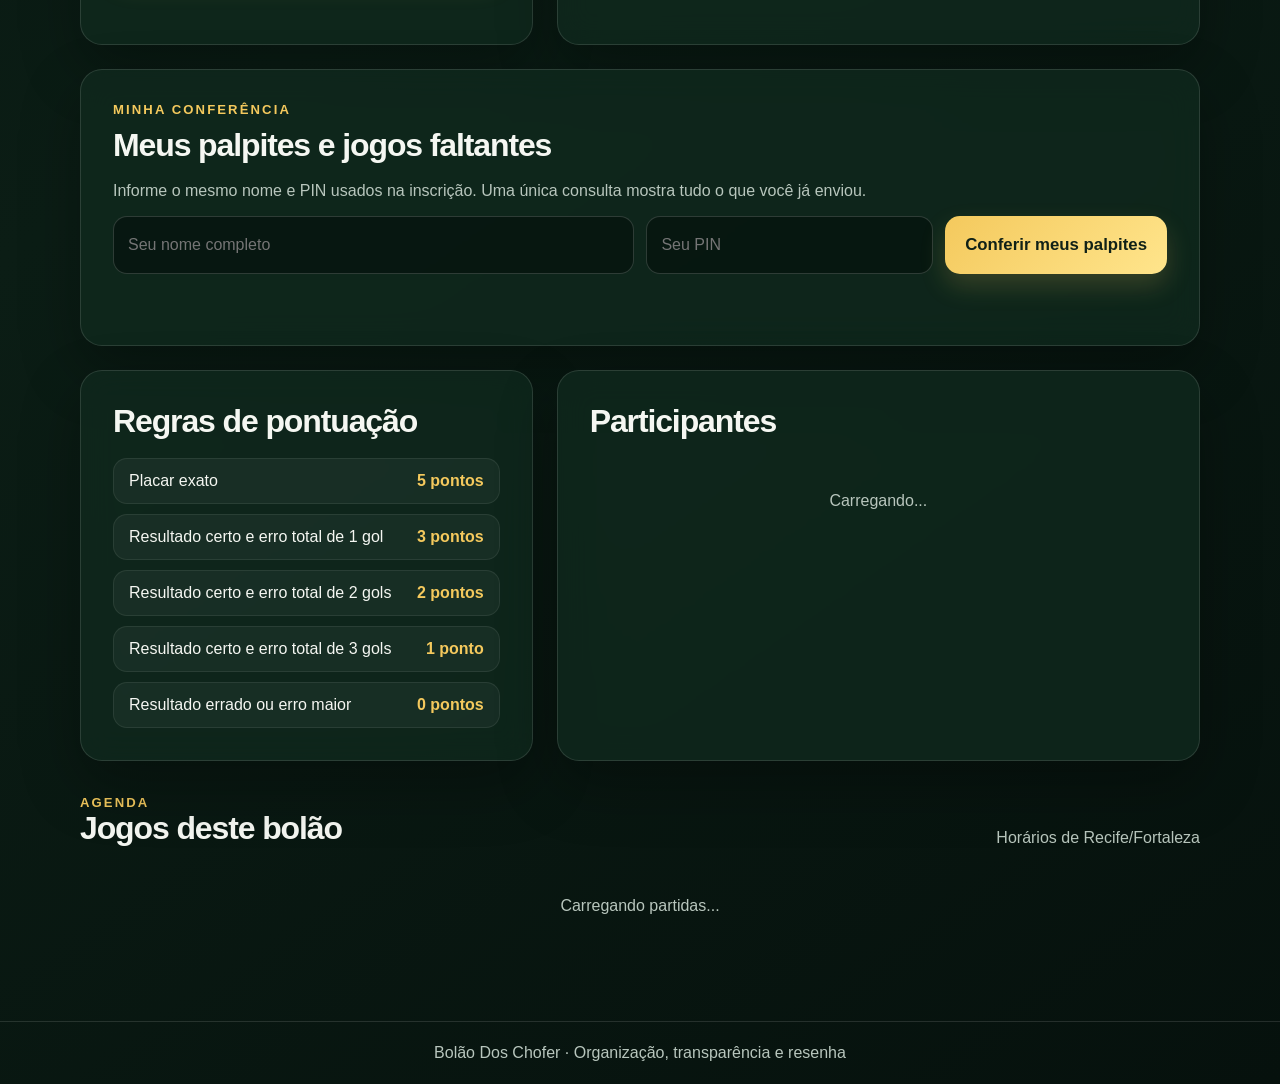
==== commit 9c4a3888: "Adiciona regulamento historico backup e cancelamento" ====
--- a/index.html
+++ b/index.html
@@ -14,6 +14,7 @@
       <div class="nav-links">
         <a class="active" href="index.html">Participar</a>
         <a href="ranking.html">Ranking</a>
+        <a href="regulamento.html">Regulamento</a>
         <a href="admin.html">Admin</a>
       </div>
     </nav>
--- a/styles.css
+++ b/styles.css
@@ -377,7 +377,8 @@
 }
 
 .pool-summary span,
-.pool-summary strong {
+.pool-summary strong,
+.pool-summary small {
   display: block;
 }
 
@@ -389,6 +390,11 @@
 
 .pool-summary strong {
   color: var(--gold);
+}
+
+.pool-summary small {
+  margin-top: 4px;
+  color: var(--muted);
 }
 
 .notice {
@@ -520,6 +526,38 @@
   margin: 0;
 }
 
+.rules-grid {
+  margin-bottom: 24px;
+  display: grid;
+  grid-template-columns: repeat(2, minmax(0, 1fr));
+  gap: 20px;
+}
+
+.rules-grid p {
+  margin-bottom: 0;
+  color: var(--muted);
+  line-height: 1.65;
+}
+
+.audit-list {
+  margin-top: 18px;
+  display: grid;
+  gap: 8px;
+}
+
+.audit-row {
+  padding: 11px 13px;
+  display: grid;
+  grid-template-columns: 150px 190px 1fr;
+  gap: 12px;
+  border-bottom: 1px solid var(--line);
+}
+
+.audit-row span,
+.audit-row small {
+  color: var(--muted);
+}
+
 .disabled-form {
   opacity: 0.7;
 }
@@ -765,6 +803,15 @@
     grid-template-columns: 1fr;
   }
 
+  .rules-grid {
+    grid-template-columns: 1fr;
+  }
+
+  .audit-row {
+    grid-template-columns: 1fr;
+    gap: 4px;
+  }
+
   .inline-form .button {
     width: 100%;
   }
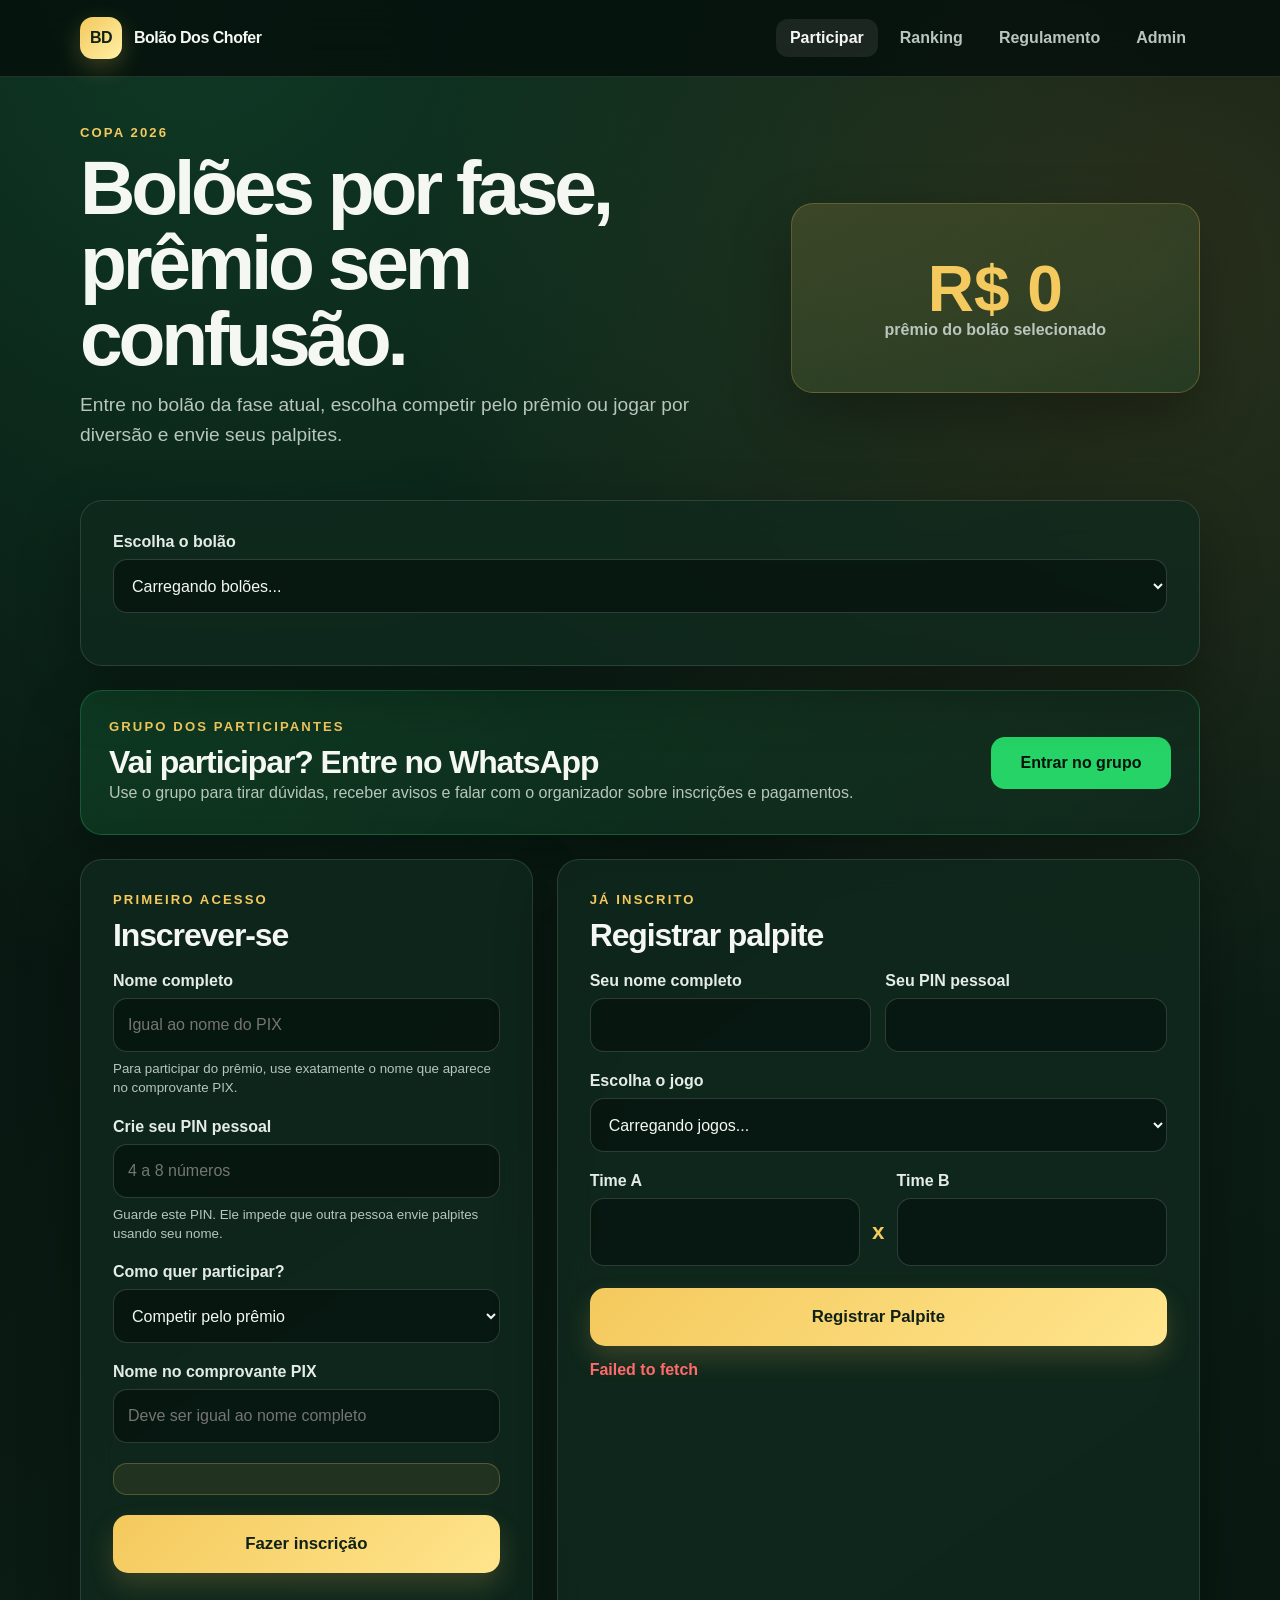
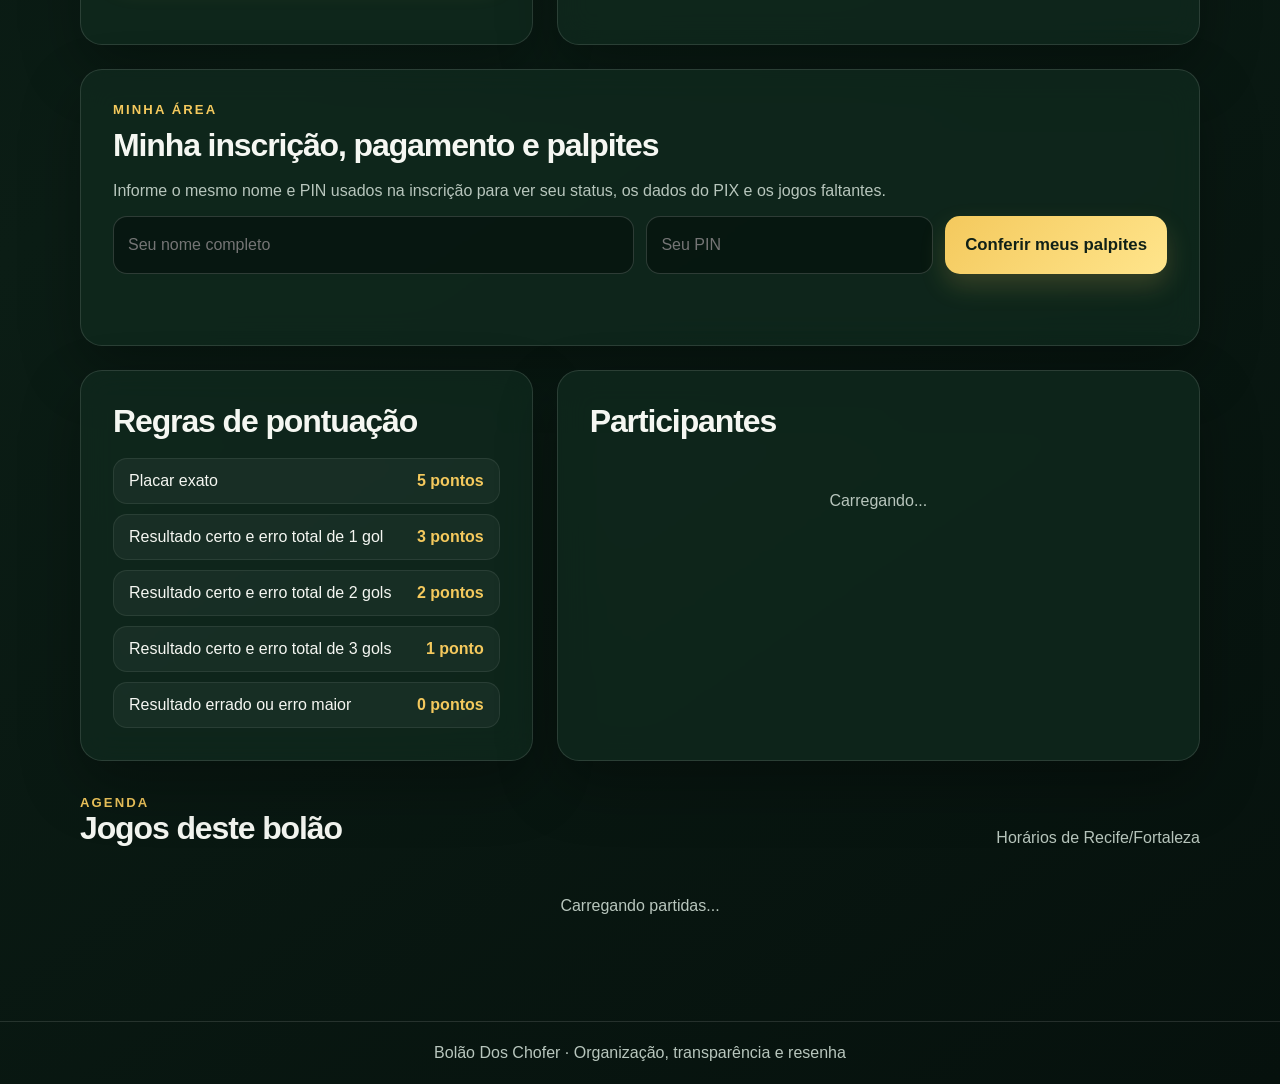
==== commit c45e2b52: "Melhora fluxo de pagamento e separa painel por bolao" ====
--- a/index.html
+++ b/index.html
@@ -110,15 +110,16 @@
     </div>
 
     <section class="card section-gap">
-      <p class="eyebrow">Minha conferência</p>
-      <h2>Meus palpites e jogos faltantes</h2>
-      <p class="muted">Informe o mesmo nome e PIN usados na inscrição. Uma única consulta mostra tudo o que você já enviou.</p>
+      <p class="eyebrow">Minha área</p>
+      <h2>Minha inscrição, pagamento e palpites</h2>
+      <p class="muted">Informe o mesmo nome e PIN usados na inscrição para ver seu status, os dados do PIX e os jogos faltantes.</p>
       <form id="dashboardForm" class="inline-form">
         <input id="dashboardName" maxlength="100" placeholder="Seu nome completo" required>
         <input id="dashboardPin" type="password" inputmode="numeric" minlength="4" maxlength="8" placeholder="Seu PIN" required>
         <button class="button" id="dashboardButton" type="submit">Conferir meus palpites</button>
       </form>
       <p class="status-line" id="dashboardStatus"></p>
+      <div id="paymentPanel"></div>
       <div id="dashboardSummary"></div>
       <div id="myGuesses" class="match-list"></div>
     </section>
--- a/styles.css
+++ b/styles.css
@@ -727,6 +727,62 @@
   margin-bottom: 24px;
 }
 
+.admin-pool-selector {
+  margin-bottom: 24px;
+  display: grid;
+  grid-template-columns: 1fr auto;
+  align-items: end;
+  gap: 14px;
+  border-color: rgba(244, 201, 93, 0.28);
+}
+
+.admin-pool-selector .form-group {
+  margin-bottom: 0;
+}
+
+.refresh-admin-button {
+  width: auto;
+}
+
+.payment-status-card {
+  margin: 18px 0;
+  padding: 18px;
+  display: flex;
+  align-items: center;
+  justify-content: space-between;
+  gap: 20px;
+  border: 1px solid var(--line);
+  border-radius: 16px;
+  background: rgba(255, 255, 255, 0.04);
+}
+
+.payment-status-card h3 {
+  margin: 10px 0 6px;
+}
+
+.payment-status-card p {
+  margin-bottom: 6px;
+  color: var(--muted);
+  line-height: 1.55;
+}
+
+.payment-status-card.confirmed-status {
+  border-color: rgba(50, 213, 131, 0.3);
+}
+
+.payment-status-card.waiting-status {
+  border-color: rgba(244, 201, 93, 0.3);
+}
+
+.payment-status-card.danger-status {
+  border-color: rgba(255, 107, 107, 0.3);
+}
+
+.payment-report-button {
+  width: auto;
+  min-width: 190px;
+}
+
 .footer {
   padding: 22px 16px;
   color: var(--muted);
@@ -832,6 +888,23 @@
     flex-direction: column;
   }
 
+  .payment-status-card {
+    align-items: stretch;
+    flex-direction: column;
+  }
+
+  .admin-pool-selector {
+    grid-template-columns: 1fr;
+  }
+
+  .refresh-admin-button {
+    width: 100%;
+  }
+
+  .payment-report-button {
+    width: 100%;
+  }
+
   .whatsapp-button {
     width: 100%;
   }
